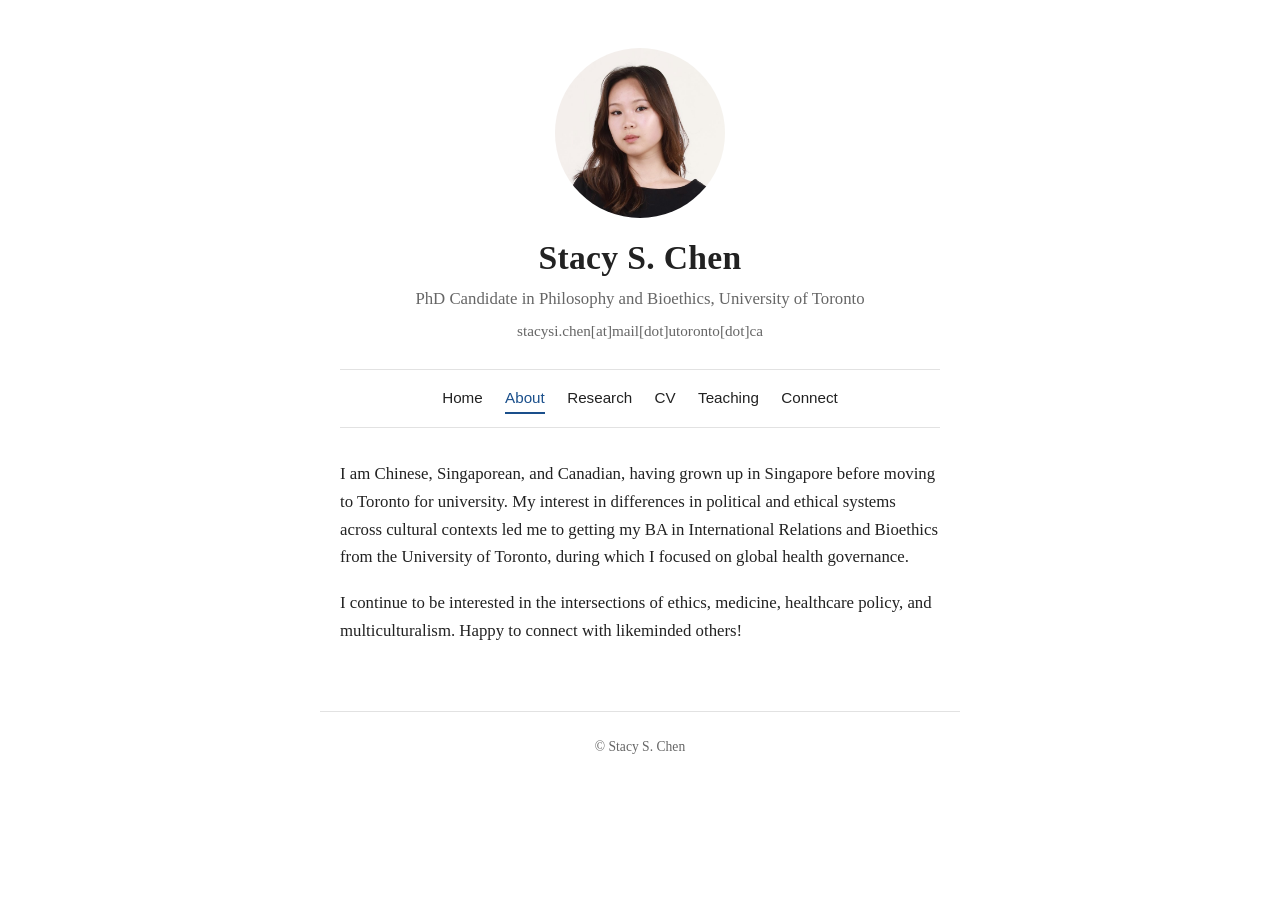
==== about.html @ 32681751 "Add files via upload" ====
<!DOCTYPE html>
<html lang="en">
<head>
  <meta charset="utf-8">
  <meta name="viewport" content="width=device-width, initial-scale=1.0">
  <title>About | Stacy S. Chen</title>
  <link rel="stylesheet" href="style.css">
</head>
<body>
  <header class="site-header">
    <img class="portrait" src="images/headshot.jpg" alt="Stacy S. Chen">
    <h1><a href="index.html">Stacy S. Chen</a></h1>
    <p class="subtitle">PhD Candidate in Philosophy and Bioethics, University of Toronto</p>
    <p class="contact">stacysi.chen[at]mail[dot]utoronto[dot]ca</p>

    <nav class="main-nav" aria-label="Main">
      <a href="index.html">Home</a>
      <a href="about.html" aria-current="page">About</a>
      <a href="research.html">Research</a>
      <a href="cv.pdf">CV</a>
      <a href="teaching.html">Teaching</a>
      <a href="connect.html">Connect</a>
    </nav>
  </header>

  <main>
    <p>I am Chinese, Singaporean, and Canadian, having grown up in Singapore before moving to Toronto for university. My interest in differences in political and ethical systems across cultural contexts led me to getting my BA in International Relations and Bioethics from the University of Toronto, during which I focused on global health governance.</p>

    <p>I continue to be interested in the intersections of ethics, medicine, healthcare policy, and multiculturalism. Happy to connect with likeminded others!</p>
  </main>

  <footer>
    <p>&copy; Stacy S. Chen</p>
  </footer>
</body>
</html>
---- style.css ----
/* Minimal academic-homepage style: centered header, narrow reading column */

:root {
  --text: #222;
  --muted: #666;
  --link: #1a4f8b;
  --link-hover: #0b2c52;
  --rule: #e2e2e2;
  --bg: #fff;
  --measure: 40rem;
}

* { box-sizing: border-box; }

html { -webkit-text-size-adjust: 100%; }

body {
  margin: 0;
  background: var(--bg);
  color: var(--text);
  font-family: Georgia, "Times New Roman", serif;
  font-size: 1.05rem;
  line-height: 1.65;
}

a {
  color: var(--link);
  text-decoration: none;
}
a:hover,
a:focus-visible {
  color: var(--link-hover);
  text-decoration: underline;
}

/* ---------- Header ---------- */
.site-header {
  max-width: var(--measure);
  margin: 0 auto;
  padding: 3rem 1.25rem 0;
  text-align: center;
}

.portrait {
  width: 170px;
  height: 170px;
  object-fit: cover;
  object-position: center 25%;
  border-radius: 50%;
  display: block;
  margin: 0 auto 1.25rem;
}

.site-header h1 {
  margin: 0;
  font-size: 2.1rem;
  font-weight: 600;
  letter-spacing: 0.01em;
  line-height: 1.2;
}
.site-header h1 a { color: var(--text); }
.site-header h1 a:hover { text-decoration: none; color: var(--link); }

.subtitle {
  margin: 0.4rem 0 0;
  color: var(--muted);
  font-size: 1.05rem;
}

.contact {
  margin: 0.35rem 0 0;
  color: var(--muted);
  font-size: 0.95rem;
}

/* ---------- Navigation ---------- */
.main-nav {
  display: flex;
  flex-wrap: wrap;
  justify-content: center;
  gap: 0.4rem 1.4rem;
  margin-top: 1.6rem;
  padding: 0.85rem 0;
  border-top: 1px solid var(--rule);
  border-bottom: 1px solid var(--rule);
  font-family: -apple-system, BlinkMacSystemFont, "Segoe UI", Helvetica, Arial, sans-serif;
  font-size: 0.95rem;
}
.main-nav a {
  color: var(--text);
  padding: 0.1rem 0;
  border-bottom: 2px solid transparent;
}
.main-nav a:hover,
.main-nav a[aria-current="page"] {
  color: var(--link);
  text-decoration: none;
  border-bottom-color: var(--link);
}

/* ---------- Main content ---------- */
main {
  max-width: var(--measure);
  margin: 0 auto;
  padding: 2rem 1.25rem 1rem;
}

main p { margin: 0 0 1.15rem; }

figure {
  margin: 2rem 0 0;
}
figure img {
  display: block;
  width: 100%;
  height: auto;
  border-radius: 4px;
}
figcaption {
  margin-top: 0.5rem;
  text-align: center;
  color: var(--muted);
  font-size: 0.85rem;
}

/* ---------- Publication list ---------- */
main h2 {
  margin: 0 0 1rem;
  font-size: 1.4rem;
  font-weight: 600;
}

.pubs {
  list-style: none;
  margin: 1.5rem 0;
  padding: 0;
}
.pubs li {
  margin: 0 0 1.1rem;
  padding-left: 1.25rem;
  text-indent: -1.25rem;
}

/* ---------- Teaching list ---------- */
.institution {
  margin: 2rem 0 0.75rem;
  font-size: 0.85rem;
  font-weight: 600;
  letter-spacing: 0.08em;
  text-transform: uppercase;
  color: var(--muted);
}
.institution:first-of-type { margin-top: 1.5rem; }

.teaching {
  list-style: none;
  margin: 0 0 1rem;
  padding: 0;
}
.teaching li {
  margin: 0 0 0.7rem;
  padding-left: 1.25rem;
  text-indent: -1.25rem;
}

/* ---------- Connect links ---------- */
.links {
  list-style: none;
  margin: 1.5rem 0;
  padding: 0;
}
.links li { margin: 0 0 0.6rem; }

/* ---------- Footer ---------- */
footer {
  max-width: var(--measure);
  margin: 2rem auto 0;
  padding: 1.5rem 1.25rem 3rem;
  text-align: center;
  color: var(--muted);
  font-size: 0.85rem;
  border-top: 1px solid var(--rule);
}
footer p { margin: 0; }

/* ---------- Small screens ---------- */
@media (max-width: 480px) {
  body { font-size: 1rem; }
  .portrait { width: 140px; height: 140px; }
  .site-header h1 { font-size: 1.8rem; }
}
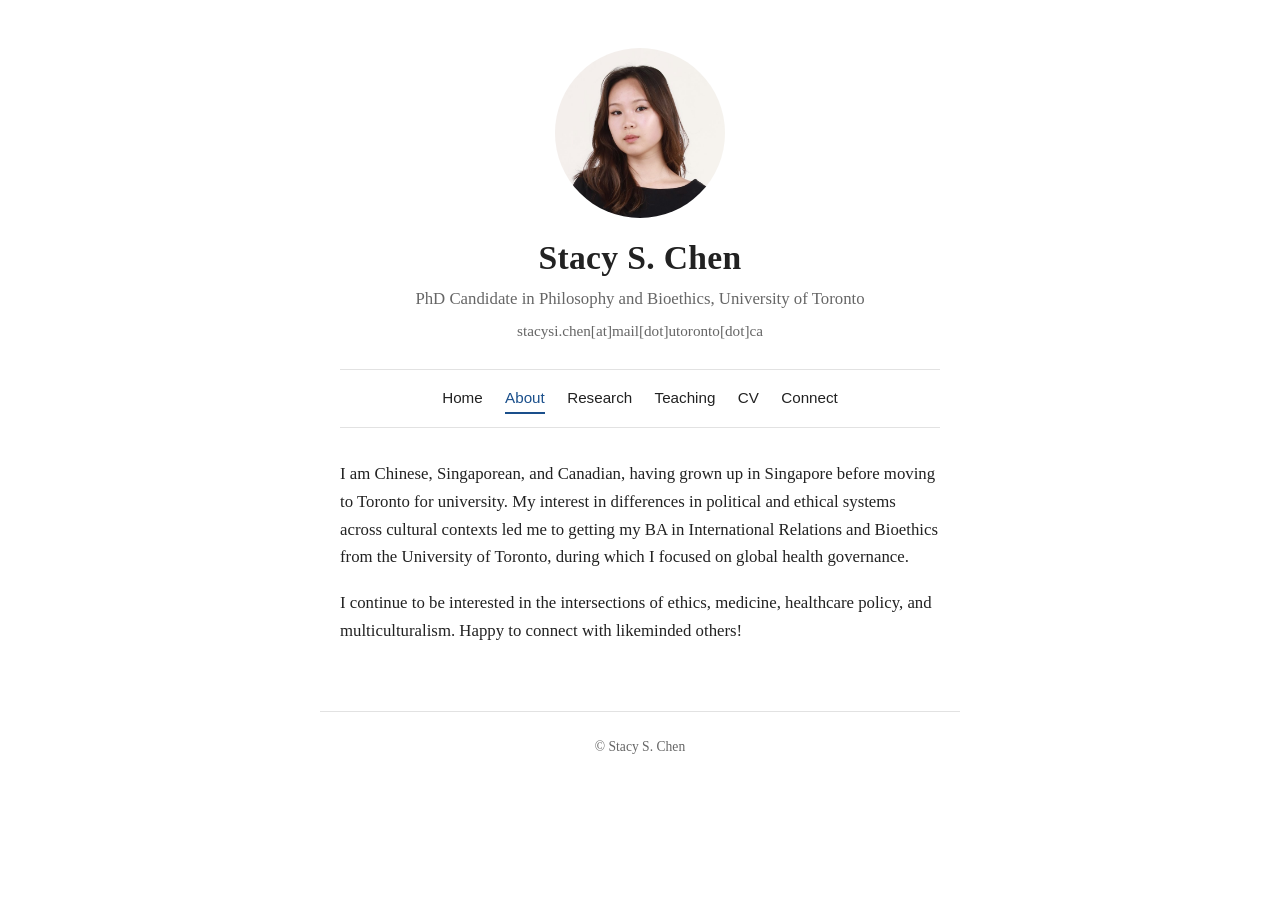
==== commit e666d787: "Add files via upload" ====
--- a/about.html
+++ b/about.html
@@ -17,8 +17,8 @@
       <a href="index.html">Home</a>
       <a href="about.html" aria-current="page">About</a>
       <a href="research.html">Research</a>
-      <a href="cv.pdf">CV</a>
       <a href="teaching.html">Teaching</a>
+      <a href="cv.html">CV</a>
       <a href="connect.html">Connect</a>
     </nav>
   </header>
--- a/style.css
+++ b/style.css
@@ -171,6 +171,27 @@
 }
 .links li { margin: 0 0 0.6rem; }
 
+/* ---------- CV viewer ---------- */
+.cv-links {
+  font-family: -apple-system, BlinkMacSystemFont, "Segoe UI", Helvetica, Arial, sans-serif;
+  font-size: 0.9rem;
+}
+.cv-frame {
+  width: 100%;
+  height: 600px;
+  border: 1px solid var(--rule);
+  border-radius: 4px;
+  overflow: hidden;
+}
+.cv-frame iframe {
+  width: 100%;
+  height: 100%;
+  border: 0;
+}
+@media (max-width: 480px) {
+  .cv-frame { height: 420px; }
+}
+
 /* ---------- Footer ---------- */
 footer {
   max-width: var(--measure);
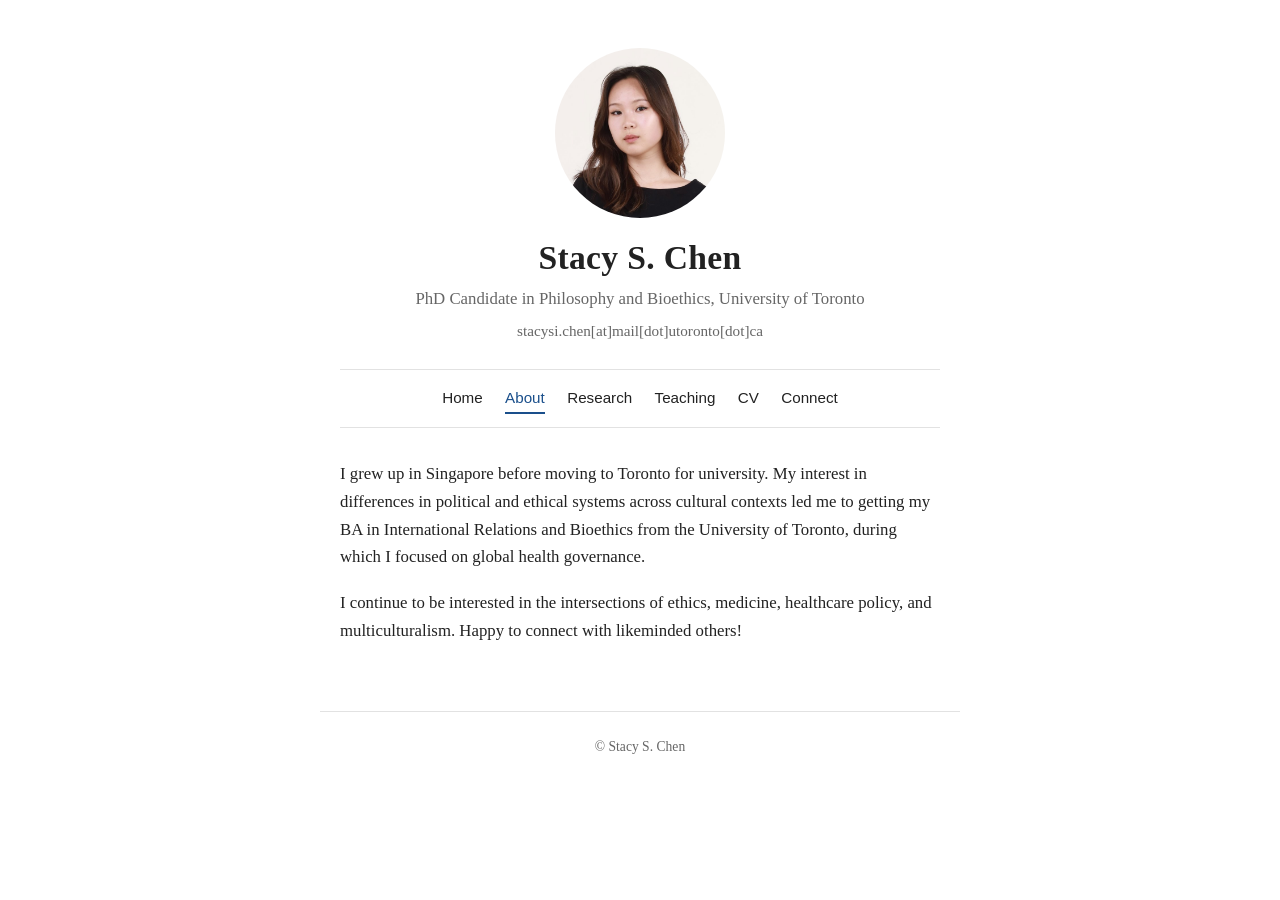
==== commit 61d8b489: "Update about.html" ====
--- a/about.html
+++ b/about.html
@@ -24,7 +24,7 @@
   </header>
 
   <main>
-    <p>I am Chinese, Singaporean, and Canadian, having grown up in Singapore before moving to Toronto for university. My interest in differences in political and ethical systems across cultural contexts led me to getting my BA in International Relations and Bioethics from the University of Toronto, during which I focused on global health governance.</p>
+    <p>I grew up in Singapore before moving to Toronto for university. My interest in differences in political and ethical systems across cultural contexts led me to getting my BA in International Relations and Bioethics from the University of Toronto, during which I focused on global health governance.</p>
 
     <p>I continue to be interested in the intersections of ethics, medicine, healthcare policy, and multiculturalism. Happy to connect with likeminded others!</p>
   </main>
--- a/style.css
+++ b/style.css
@@ -131,15 +131,41 @@
 }
 
 .pubs {
+  margin: 1.5rem 0;
+  border-top: 1px solid var(--rule);
+}
+.pubs details {
+  border-bottom: 1px solid var(--rule);
+}
+.pubs summary {
+  position: relative;
   list-style: none;
-  margin: 1.5rem 0;
-  padding: 0;
-}
-.pubs li {
-  margin: 0 0 1.1rem;
-  padding-left: 1.25rem;
-  text-indent: -1.25rem;
-}
+  cursor: pointer;
+  padding: 1.85rem 2.25rem 1.85rem 0;
+}
+.pubs summary::-webkit-details-marker { display: none; }
+.pubs summary::after {
+  content: "+";
+  position: absolute;
+  right: 0.25rem;
+  top: 1.7rem;
+  font-family: -apple-system, BlinkMacSystemFont, "Segoe UI", Helvetica, Arial, sans-serif;
+  font-size: 1.4rem;
+  line-height: 1;
+  color: var(--muted);
+}
+.pubs details[open] summary::after { content: "\2212"; }
+.pubs summary:hover { color: var(--link); }
+.pubs summary:focus-visible {
+  outline: 2px solid var(--link);
+  outline-offset: 2px;
+}
+.pub-body {
+  padding: 0 0 1.1rem;
+  font-size: 0.97rem;
+}
+.pub-body p { margin: 0 0 0.75rem; }
+.coauthors { color: var(--muted); }
 
 /* ---------- Teaching list ---------- */
 .institution {
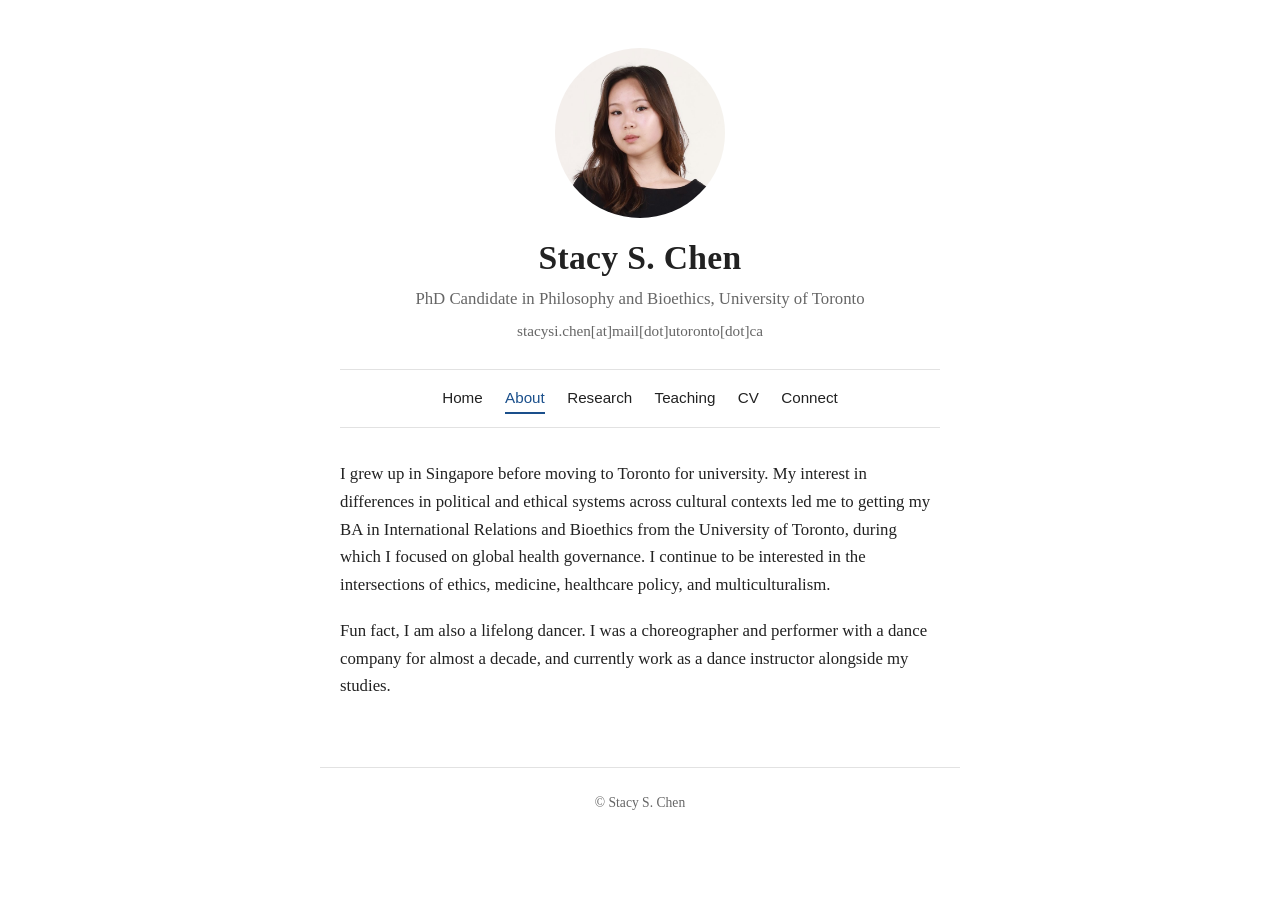
==== commit 76c77272: "Update about.html" ====
--- a/about.html
+++ b/about.html
@@ -24,9 +24,9 @@
   </header>
 
   <main>
-    <p>I grew up in Singapore before moving to Toronto for university. My interest in differences in political and ethical systems across cultural contexts led me to getting my BA in International Relations and Bioethics from the University of Toronto, during which I focused on global health governance.</p>
+    <p>I grew up in Singapore before moving to Toronto for university. My interest in differences in political and ethical systems across cultural contexts led me to getting my BA in International Relations and Bioethics from the University of Toronto, during which I focused on global health governance. I continue to be interested in the intersections of ethics, medicine, healthcare policy, and multiculturalism. </p>
 
-    <p>I continue to be interested in the intersections of ethics, medicine, healthcare policy, and multiculturalism. Happy to connect with likeminded others!</p>
+    <p>Fun fact, I am also a lifelong dancer. I was a choreographer and performer with a dance company for almost a decade, and currently work as a dance instructor alongside my studies. </p>
   </main>
 
   <footer>
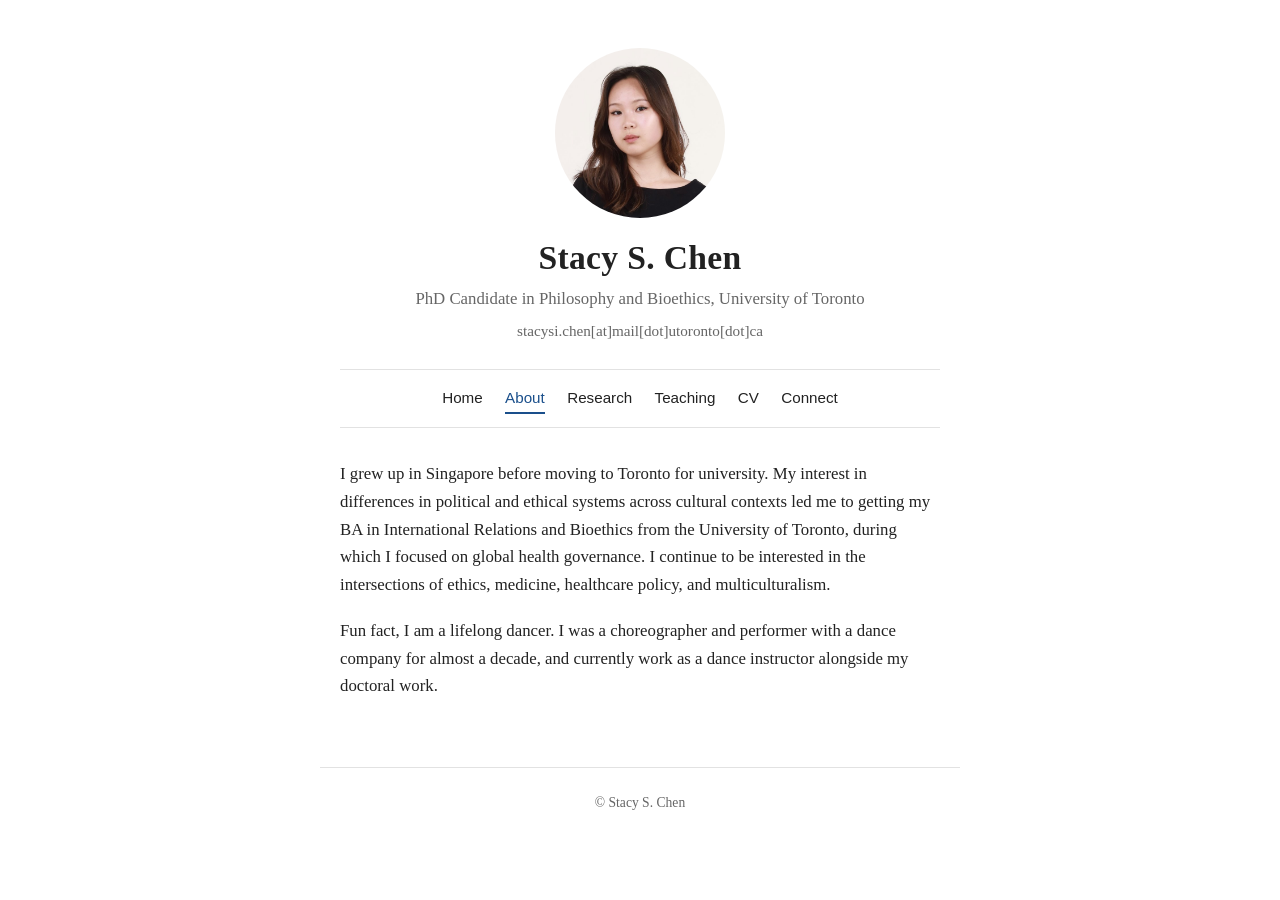
==== commit c64fb82b: "Update about.html" ====
--- a/about.html
+++ b/about.html
@@ -26,7 +26,7 @@
   <main>
     <p>I grew up in Singapore before moving to Toronto for university. My interest in differences in political and ethical systems across cultural contexts led me to getting my BA in International Relations and Bioethics from the University of Toronto, during which I focused on global health governance. I continue to be interested in the intersections of ethics, medicine, healthcare policy, and multiculturalism. </p>
 
-    <p>Fun fact, I am also a lifelong dancer. I was a choreographer and performer with a dance company for almost a decade, and currently work as a dance instructor alongside my studies. </p>
+    <p>Fun fact, I am a lifelong dancer. I was a choreographer and performer with a dance company for almost a decade, and currently work as a dance instructor alongside my doctoral work. </p>
   </main>
 
   <footer>
